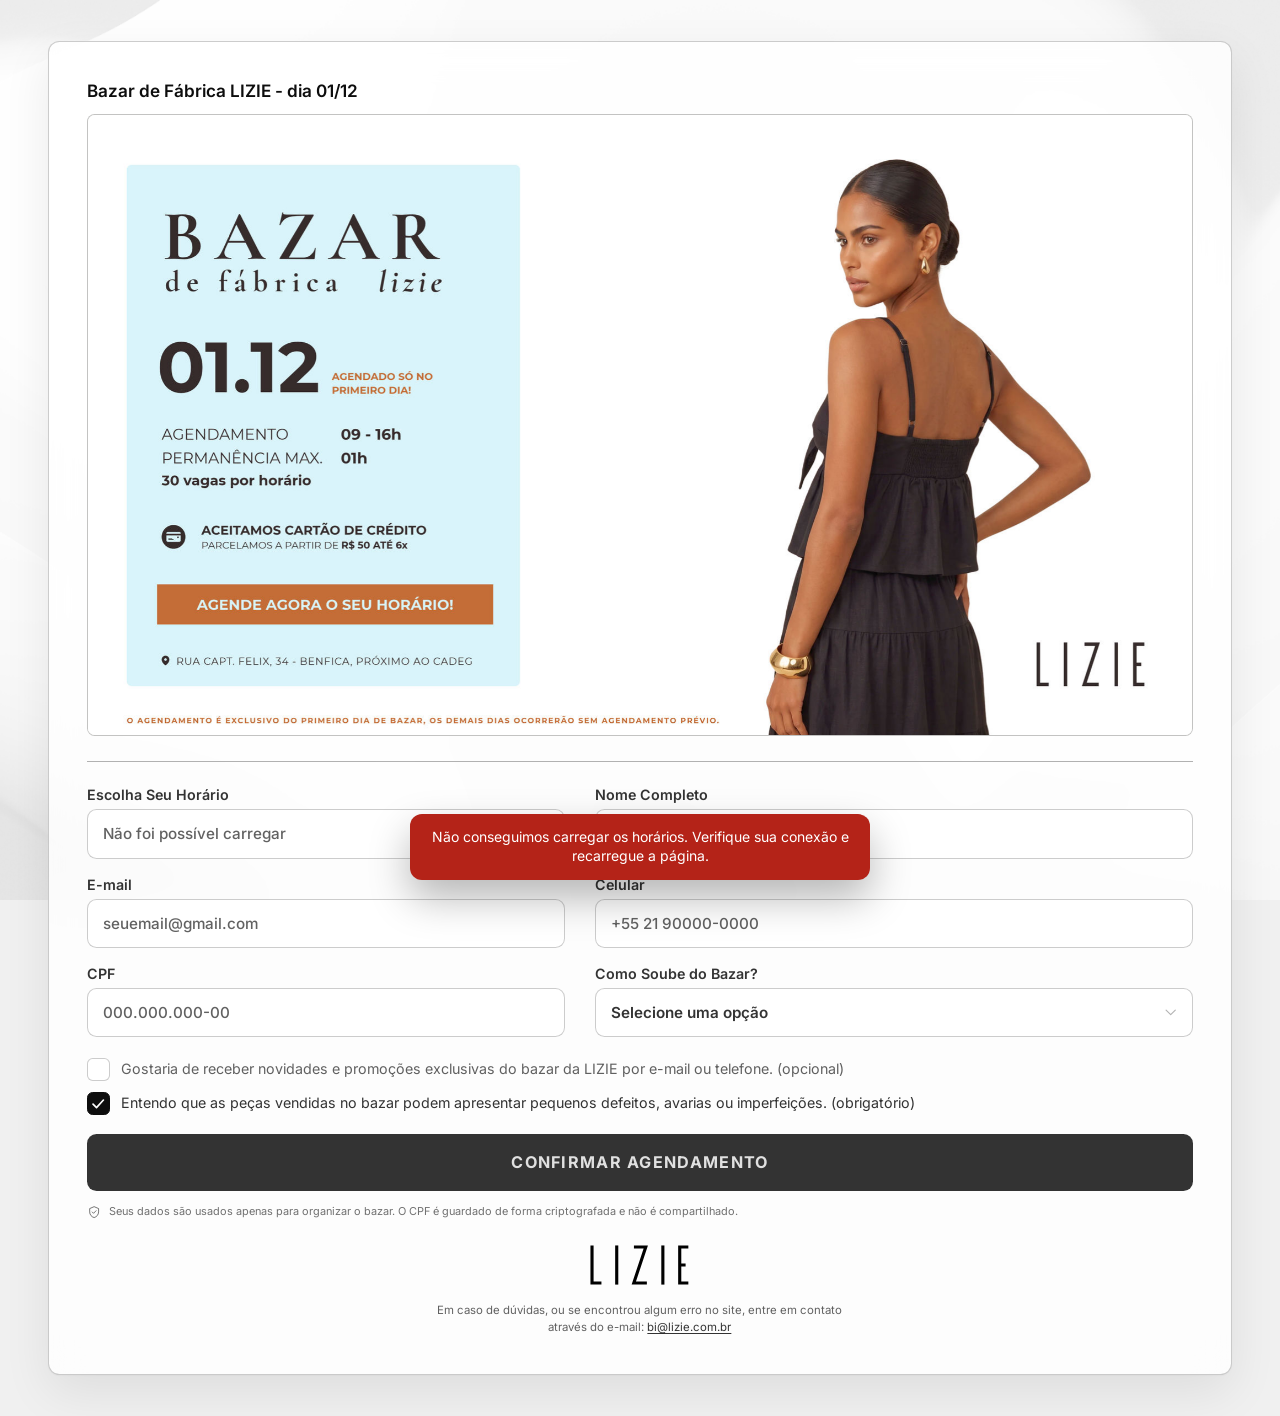
==== index.html @ d9823a49 "chore: metatag de verificacao do Search Console" ====
<!doctype html>
<html lang="pt-BR">
<head>
  <meta charset="utf-8">
  <meta name="google-site-verification" content="uqvJpjJ8kepyH5A_enBfwcAg1a-XS6igOA_tx2yBXh0">
  <meta name="viewport" content="width=device-width, initial-scale=1, viewport-fit=cover">
  <meta http-equiv="Content-Security-Policy" content="default-src 'self'; script-src 'self'; style-src 'self'; img-src 'self' data:; font-src 'self'; connect-src https://molespouzrulyubcfxph.supabase.co; form-action 'none'; base-uri 'none'; object-src 'none'; upgrade-insecure-requests">
  <meta name="referrer" content="strict-origin-when-cross-origin">
  <meta name="color-scheme" content="light">
  <meta name="theme-color" content="#ffffff">
  <title>Bazar de Fábrica Lizie — Agendamento dia 01/12</title>
  <meta name="description" content="Agende o seu horário no Bazar de Fábrica Lizie, dia 01/12, das 09h às 16h. 30 vagas por horário, permanência de 1 hora, em Benfica, Rio de Janeiro.">
  <meta name="robots" content="index, follow, max-image-preview:large">
  <link rel="canonical" href="https://wagner-aick.github.io/agendamento-bazar-lizie/">

  <meta property="og:type" content="website">
  <meta property="og:site_name" content="Bazar de Fábrica Lizie">
  <meta property="og:locale" content="pt_BR">
  <meta property="og:url" content="https://wagner-aick.github.io/agendamento-bazar-lizie/">
  <meta property="og:title" content="Bazar de Fábrica Lizie — Agendamento dia 01/12">
  <meta property="og:description" content="Agende o seu horário: dia 01/12, das 09h às 16h, 30 vagas por horário. Rua Capt. Felix, 34 — Benfica, Rio de Janeiro.">
  <meta property="og:image" content="https://wagner-aick.github.io/agendamento-bazar-lizie/assets/img/hero.jpg">
  <meta property="og:image:secure_url" content="https://wagner-aick.github.io/agendamento-bazar-lizie/assets/img/hero.jpg">
  <meta property="og:image:type" content="image/jpeg">
  <meta property="og:image:width" content="2000">
  <meta property="og:image:height" content="1126">
  <meta property="og:image:alt" content="Arte do Bazar de Fábrica Lizie: dia 01.12, agendamento das 09h às 16h, 30 vagas por horário.">

  <meta name="twitter:card" content="summary_large_image">
  <meta name="twitter:title" content="Bazar de Fábrica Lizie — Agendamento dia 01/12">
  <meta name="twitter:description" content="Agende o seu horário: dia 01/12, das 09h às 16h, 30 vagas por horário. Benfica, Rio de Janeiro.">
  <meta name="twitter:image" content="https://wagner-aick.github.io/agendamento-bazar-lizie/assets/img/hero.jpg">
  <meta name="twitter:image:alt" content="Arte do Bazar de Fábrica Lizie: dia 01.12, agendamento das 09h às 16h.">

  <script type="application/ld+json">
  {
    "@context": "https://schema.org",
    "@type": "Event",
    "name": "Bazar de Fábrica Lizie",
    "description": "Bazar de fábrica com agendamento no primeiro dia. 30 vagas por horário, das 09h às 16h, permanência máxima de 1 hora.",
    "startDate": "2026-12-01T09:00:00-03:00",
    "endDate": "2026-12-01T17:00:00-03:00",
    "eventStatus": "https://schema.org/EventScheduled",
    "eventAttendanceMode": "https://schema.org/OfflineEventAttendanceMode",
    "image": ["https://wagner-aick.github.io/agendamento-bazar-lizie/assets/img/hero.jpg"],
    "url": "https://wagner-aick.github.io/agendamento-bazar-lizie/",
    "location": {
      "@type": "Place",
      "name": "Bazar de Fábrica Lizie — Benfica",
      "address": {
        "@type": "PostalAddress",
        "streetAddress": "Rua Capitão Félix, 34",
        "addressLocality": "Rio de Janeiro",
        "addressRegion": "RJ",
        "addressCountry": "BR"
      }
    },
    "organizer": {
      "@type": "Organization",
      "name": "Lizie",
      "url": "https://wagner-aick.github.io/agendamento-bazar-lizie/",
      "email": "bi@lizie.com.br"
    },
    "offers": {
      "@type": "Offer",
      "price": "0",
      "priceCurrency": "BRL",
      "availability": "https://schema.org/InStock",
      "url": "https://wagner-aick.github.io/agendamento-bazar-lizie/",
      "validFrom": "2026-11-01T00:00:00-03:00"
    }
  }
  </script>

  <link rel="icon" href="assets/img/favicon.svg?v=4" type="image/svg+xml">
  <link rel="preload" href="assets/fonts/inter.woff2" as="font" type="font/woff2" crossorigin>
  <link rel="preload" href="assets/fonts/montagu-slab.woff2" as="font" type="font/woff2" crossorigin>
  <link rel="stylesheet" href="assets/css/styles.css?v=15">
  <script src="assets/js/app.js?v=7" defer></script>
</head>
<body>
  <div class="fundo" aria-hidden="true">
    <span class="fundo__brilho fundo__brilho--1"></span>
    <span class="fundo__brilho fundo__brilho--2"></span>
    <span class="fundo__brilho fundo__brilho--3"></span>
  </div>

  <main class="cartao" id="cartao">
    <h1 class="titulo-pagina">Bazar de Fábrica LIZIE - dia 01/12</h1>

    <!-- ============================= CAPA ============================= -->
    <section class="capa">
      <a class="capa__link"
         href="https://www.google.com/maps/search/?api=1&amp;query=Rua+Capt.+Felix%2C+34+-+Benfica%2C+Rio+de+Janeiro"
         target="_blank" rel="noopener noreferrer"
         title="Abrir localização no Google Maps"
         aria-label="Abrir a localização do bazar no Google Maps">
        <img class="capa__imagem" src="assets/img/hero.jpg?v=3" width="2000" height="1126"
             alt="Bazar de Fábrica Lizie — 01.12, agendamento somente no primeiro dia, das 09h às 16h, permanência máxima de 1 hora, 30 vagas por horário. Aceitamos cartão de crédito. Rua Capt. Felix, 34, Benfica, próximo ao Cadeg.">
      </a>
    </section>

    <section class="transcricao" aria-labelledby="transcricao-titulo">
      <h2 id="transcricao-titulo">Bazar de Fábrica LIZIE</h2>
      <p class="transcricao__data">01.12 <span>Agendado só no primeiro dia!</span></p>

      <dl class="transcricao__linhas">
        <div><dt>Agendamento</dt><dd>09 - 16h</dd></div>
        <div><dt>Permanência máx.</dt><dd>01h</dd></div>
        <div><dt>Vagas</dt><dd>30 por horário</dd></div>
      </dl>

      <p class="transcricao__pagamento">
        <strong>Aceitamos cartão de crédito</strong><br>
        Parcelamos a partir de R$ 50 até 6x.
      </p>

      <p class="transcricao__cta">Agende agora o seu horário!</p>

      <p class="transcricao__endereco">
        <a href="https://www.google.com/maps/search/?api=1&amp;query=Rua+Capt.+Felix%2C+34+-+Benfica%2C+Rio+de+Janeiro"
           target="_blank" rel="noopener noreferrer">
          Rua Capt. Felix, 34 - Benfica, próximo ao Cadeg
        </a>
      </p>

      <p class="transcricao__nota">
        O agendamento é exclusivo do primeiro dia de bazar; os demais dias ocorrerão sem agendamento prévio.
      </p>
    </section>

    <div class="divisor" role="presentation"></div>

    <!-- ============================= ENCERRADO ============================= -->
    <section class="encerrado" id="encerrado" hidden aria-live="polite" aria-labelledby="titulo-encerrado">
      <div class="encerrado__icone" aria-hidden="true">
        <svg viewBox="0 0 24 24" focusable="false">
          <rect x="4" y="10" width="16" height="11" rx="2.5" fill="none" stroke="currentColor" stroke-width="1.7"/>
          <path d="M8 10V7.5a4 4 0 0 1 8 0V10" fill="none" stroke="currentColor" stroke-width="1.7" stroke-linecap="round"/>
          <circle cx="12" cy="15.5" r="1.4" fill="currentColor"/>
        </svg>
      </div>
      <h2 id="titulo-encerrado">Agendamento encerrado</h2>
      <p>As inscrições para este bazar foram encerradas.</p>
    </section>

    <!-- ============================= FORMULÁRIO ============================= -->
    <form class="formulario" id="formulario" novalidate autocomplete="on">
      <div class="grade">
        <!-- Horário -->
        <div class="campo" data-campo="horario">
          <label class="campo__rotulo" id="rotulo-horario" for="horario">Escolha Seu Horário</label>
          <div class="selecao" id="selecao-horario">
            <button type="button" class="selecao__botao" id="horario" name="horario"
                    aria-haspopup="listbox" aria-expanded="false"
                    aria-describedby="erro-horario">
              <span class="selecao__valor" data-valor>Carregando…</span>
              <span class="selecao__dica" data-dica></span>
              <svg class="selecao__seta" viewBox="0 0 16 10" aria-hidden="true" focusable="false">
                <path d="M1.5 1.5 8 8l6.5-6.5" fill="none" stroke="currentColor" stroke-width="1.6" stroke-linecap="round" stroke-linejoin="round"/>
              </svg>
            </button>
            <ul class="selecao__lista" role="listbox" aria-labelledby="rotulo-horario" aria-hidden="true"></ul>
          </div>
          <p class="campo__erro" id="erro-horario" role="alert" hidden></p>
        </div>

        <!-- Nome -->
        <div class="campo" data-campo="nome">
          <label class="campo__rotulo" for="nome">Nome Completo</label>
          <div class="campo__controle">
            <input id="nome" name="nome" type="text" inputmode="text" autocomplete="name"
                   placeholder="Digite aqui o seu nome…" maxlength="120" aria-describedby="erro-nome">
          </div>
          <p class="campo__erro" id="erro-nome" role="alert" hidden></p>
        </div>

        <!-- E-mail -->
        <div class="campo" data-campo="email">
          <label class="campo__rotulo" for="email">E-mail</label>
          <div class="campo__controle">
            <input id="email" name="email" type="email" inputmode="email" autocomplete="email"
                   placeholder="seuemail@gmail.com" maxlength="254" spellcheck="false"
                   autocapitalize="off" aria-describedby="erro-email">
          </div>
          <p class="campo__erro" id="erro-email" role="alert" hidden></p>
        </div>

        <!-- Celular -->
        <div class="campo" data-campo="celular">
          <label class="campo__rotulo" for="celular">Celular</label>
          <div class="campo__controle">
            <input id="celular" name="celular" type="tel" inputmode="numeric" autocomplete="tel-national"
                   placeholder="+55 21 90000-0000" maxlength="19" aria-describedby="erro-celular">
          </div>
          <p class="campo__erro" id="erro-celular" role="alert" hidden></p>
        </div>

        <!-- CPF -->
        <div class="campo" data-campo="cpf">
          <label class="campo__rotulo" for="cpf">CPF</label>
          <div class="campo__controle">
            <input id="cpf" name="cpf" type="text" inputmode="numeric" autocomplete="off"
                   placeholder="000.000.000-00" maxlength="14" aria-describedby="erro-cpf">
          </div>
          <p class="campo__erro" id="erro-cpf" role="alert" hidden></p>
        </div>

        <!-- Como soube -->
        <div class="campo" data-campo="origem">
          <label class="campo__rotulo" id="rotulo-origem" for="origem">Como Soube do Bazar?</label>
          <div class="selecao" id="selecao-origem">
            <button type="button" class="selecao__botao" id="origem" name="origem"
                    aria-haspopup="listbox" aria-expanded="false"
                    aria-describedby="erro-origem">
              <span class="selecao__valor" data-valor>Selecione uma opção</span>
              <svg class="selecao__seta" viewBox="0 0 16 10" aria-hidden="true" focusable="false">
                <path d="M1.5 1.5 8 8l6.5-6.5" fill="none" stroke="currentColor" stroke-width="1.6" stroke-linecap="round" stroke-linejoin="round"/>
              </svg>
            </button>
            <ul class="selecao__lista" role="listbox" aria-labelledby="rotulo-origem" aria-hidden="true">
              <li role="option" data-valor="Indicação de Amigos" aria-selected="false">Indicação de Amigos</li>
              <li role="option" data-valor="Instagram" aria-selected="false">Instagram</li>
              <li role="option" data-valor="Facebook" aria-selected="false">Facebook</li>
              <li role="option" data-valor="WhatsApp" aria-selected="false">WhatsApp</li>
              <li role="option" data-valor="Passando na rua" aria-selected="false">Passando na rua</li>
              <li role="option" data-valor="Outro" aria-selected="false">Outro</li>
            </ul>
          </div>
          <p class="campo__erro" id="erro-origem" role="alert" hidden></p>
        </div>
      </div>

      <!-- Honeypot: invisível para humanos -->
      <div class="armadilha" aria-hidden="true">
        <label for="website">Website</label>
        <input id="website" name="website" type="text" tabindex="-1" autocomplete="off">
      </div>

      <div class="consentimentos">
        <label class="marcador">
          <input type="checkbox" id="novidades" name="novidades">
          <span class="marcador__caixa" aria-hidden="true">
            <svg viewBox="0 0 18 14" focusable="false"><path d="M1.5 7.5 6.5 12.5 16.5 1.5" fill="none" stroke="currentColor" stroke-width="2.4" stroke-linecap="round" stroke-linejoin="round"/></svg>
          </span>
          <span class="marcador__texto">Gostaria de receber novidades e promoções exclusivas do bazar da LIZIE por e-mail ou telefone. <em>(opcional)</em></span>
        </label>

        <label class="marcador" data-campo="termos">
          <input type="checkbox" id="termos" name="termos" checked aria-describedby="erro-termos">
          <span class="marcador__caixa" aria-hidden="true">
            <svg viewBox="0 0 18 14" focusable="false"><path d="M1.5 7.5 6.5 12.5 16.5 1.5" fill="none" stroke="currentColor" stroke-width="2.4" stroke-linecap="round" stroke-linejoin="round"/></svg>
          </span>
          <span class="marcador__texto">Entendo que as peças vendidas no bazar podem apresentar pequenos defeitos, avarias ou imperfeições. <em>(obrigatório)</em></span>
        </label>
        <p class="campo__erro" id="erro-termos" role="alert" hidden></p>
      </div>

      <button class="botao-confirmar" type="submit" id="confirmar">
        <span class="botao-confirmar__texto">CONFIRMAR AGENDAMENTO</span>
        <span class="botao-confirmar__carregando" aria-hidden="true">
          <svg class="giro" viewBox="0 0 24 24" focusable="false"><circle cx="12" cy="12" r="9" fill="none" stroke="currentColor" stroke-width="2.4" stroke-opacity=".25"/><path d="M21 12a9 9 0 0 0-9-9" fill="none" stroke="currentColor" stroke-width="2.4" stroke-linecap="round"/></svg>
          Enviando…
        </span>
      </button>

      <p class="nota-seguranca">
        <svg viewBox="0 0 24 24" aria-hidden="true" focusable="false"><path d="M12 2.8 4.5 6v5.6c0 4.6 3.1 8.4 7.5 9.6 4.4-1.2 7.5-5 7.5-9.6V6L12 2.8Z" fill="none" stroke="currentColor" stroke-width="1.6" stroke-linejoin="round"/><path d="m8.8 11.8 2.2 2.2 4.2-4.3" fill="none" stroke="currentColor" stroke-width="1.6" stroke-linecap="round" stroke-linejoin="round"/></svg>
        Seus dados são usados apenas para organizar o bazar. O CPF é guardado de forma criptografada e não é compartilhado.
      </p>
    </form>

    <!-- ============================= SUCESSO ============================= -->
    <section class="sucesso" id="sucesso" hidden aria-live="polite" aria-labelledby="sucesso-titulo">
      <div class="sucesso__icone" aria-hidden="true">
        <svg viewBox="0 0 52 52" focusable="false">
          <circle cx="26" cy="26" r="24" fill="none" stroke="currentColor" stroke-width="2.4"/>
          <path d="m15 27 7.2 7.2L37.5 18" fill="none" stroke="currentColor" stroke-width="3.2" stroke-linecap="round" stroke-linejoin="round"/>
        </svg>
      </div>
      <p class="sucesso__sobre">Tudo certo</p>
      <h2 id="sucesso-titulo">Agendamento confirmado</h2>
      <p class="sucesso__resumo" id="sucesso-resumo"></p>

      <dl class="sucesso__dados">
        <div><dt>Nome</dt><dd id="sucesso-nome"></dd></div>
        <div><dt>Data</dt><dd id="sucesso-data"></dd></div>
        <div><dt>Horário</dt><dd id="sucesso-horario"></dd></div>
        <div><dt>Protocolo</dt><dd id="sucesso-protocolo"></dd></div>
      </dl>

      <p class="sucesso__aviso">
        Guarde o protocolo. No dia do bazar, apresente o seu CPF na entrada.
      </p>

      <div class="sucesso__acoes">
        <div class="calendario" id="calendario">
          <button type="button" class="botao-secundario" id="baixar-calendario"
                  aria-haspopup="menu" aria-expanded="false" aria-controls="menu-calendario">
            Adicionar ao calendário
          </button>
          <div class="calendario__menu" id="menu-calendario" role="menu" aria-label="Escolha o calendário" hidden>
            <a role="menuitem" id="cal-google" href="#" target="_blank" rel="noopener noreferrer">Google Agenda</a>
            <a role="menuitem" id="cal-outlook" href="#" target="_blank" rel="noopener noreferrer">Outlook</a>
            <button role="menuitem" id="cal-ics" type="button">Apple Calendário / .ics</button>
          </div>
        </div>
        <button type="button" class="botao-secundario botao-secundario--discreto" id="reiniciar">Fazer outro agendamento</button>
      </div>
    </section>

    <!-- ============================= RODAPÉ ============================= -->
    <footer class="rodape">
      <svg class="rodape__logo" viewBox="0 0 55.5 22.5" role="img" aria-label="Lizie" focusable="false">
        <path d="M2.01232 20.5245H6.41812V22.25H0.25V0.25H2.01232V20.5245Z"/>
        <path d="M15.8906 22.25H14.1283V0.25H15.8906V22.25Z"/>
        <path d="M25.8191 20.5245H31.9481V22.25H23.3934L30.1217 1.97549H24.6785V0.25H32.5472L25.8191 20.5245Z"/>
        <path d="M41.8123 22.25H40.05V0.25H41.8123V22.25Z"/>
        <path d="M55.25 1.97549H51.2848V10.3873H53.708V12.1127H51.2848V20.5245H55.25V22.25H49.5225V0.25H55.25V1.97549Z"/>
      </svg>
      <p class="rodape__contato">Em caso de dúvidas, ou se encontrou algum erro no site, entre em contato através do e-mail: <a href="mailto:bi@lizie.com.br">bi@lizie.com.br</a></p>
    </footer>
  </main>

  <div class="aviso" id="aviso" role="status" aria-live="polite" hidden></div>
</body>
</html>
---- assets/css/styles.css ----
/* =============================================================================
   Bazar de Fábrica Lizie — Agendamento
   Capa estática (arte oficial) + formulário responsivo.
   ============================================================================= */

@font-face {
  font-family: "Inter";
  font-style: normal;
  font-weight: 100 900;
  font-display: swap;
  src: url("../fonts/inter.woff2") format("woff2");
}

@font-face {
  font-family: "Montagu Slab";
  font-style: normal;
  font-weight: 300 700;
  font-display: swap;
  src: url("../fonts/montagu-slab.woff2") format("woff2");
}

:root {
  --tinta: #0d0d0d;
  --preto: #000;
  --vermelho: #e62f2f;
  --texto-medio: rgba(0, 0, 0, 0.8);
  --texto-suave: rgba(0, 0, 0, 0.62);
  --linha: rgba(0, 0, 0, 0.2);
  --linha-forte: rgba(0, 0, 0, 0.3);
  --branco-80: rgba(255, 255, 255, 0.8);
  --raio: 12px;
  --raio-hero: 8px;
  --sombra-cartao: 0 1px 2px rgba(0, 0, 0, 0.04), 0 18px 50px rgba(0, 0, 0, 0.08);
  --sombra-flutuante: 0 16px 40px rgba(0, 0, 0, 0.16), 0 2px 6px rgba(0, 0, 0, 0.06);
  --sombra-campo: 0 10px 24px rgba(0, 0, 0, 0.12), 0 2px 5px rgba(0, 0, 0, 0.06);
  --ease: cubic-bezier(0.22, 0.61, 0.36, 1);
}

*,
*::before,
*::after {
  box-sizing: border-box;
}

[hidden] {
  display: none !important;
}

html {
  -webkit-text-size-adjust: 100%;
  color-scheme: light;
  scroll-behavior: smooth;
}

body {
  margin: 0;
  min-height: 100vh;
  min-height: 100dvh;
  padding: clamp(14px, 3.2vw, 56px) clamp(10px, 3vw, 48px);
  display: grid;
  place-items: center;
  font-family: "Inter", system-ui, -apple-system, "Segoe UI", Roboto, sans-serif;
  font-size: 15px;
  line-height: 1.4;
  color: var(--tinta);
  background-color: #f0f0f0;
  background-image: url("../img/fundo.png");
  background-size: cover;
  background-position: center top;
  background-repeat: no-repeat;
  background-attachment: fixed;
  -webkit-font-smoothing: antialiased;
  overflow-x: hidden;
}

button,
input,
select,
textarea {
  font: inherit;
  color: inherit;
}

button {
  cursor: pointer;
}

img,
svg {
  display: block;
  max-width: 100%;
}

.visualmente-oculto {
  position: absolute;
  width: 1px;
  height: 1px;
  padding: 0;
  margin: -1px;
  overflow: hidden;
  clip: rect(0 0 0 0);
  white-space: nowrap;
  border: 0;
}

/* ----------------------------------------------------------------- cartão */
.cartao {
  position: relative;
  width: 100%;
  max-width: 1246px;
  padding: clamp(14px, 3.2vw, 40px);
  background: rgba(255, 255, 255, 0.82);
  border: 1px solid var(--linha);
  border-radius: var(--raio);
  box-shadow: var(--sombra-cartao);
  backdrop-filter: blur(18px) saturate(1.15);
  -webkit-backdrop-filter: blur(18px) saturate(1.15);
  animation: cartao-entrar 0.8s var(--ease) both;
}

@keyframes cartao-entrar {
  from { opacity: 0; transform: translateY(18px) scale(0.995); }
  to   { opacity: 1; transform: translateY(0) scale(1); }
}

/* ------------------------------------------------------------------- capa */
.titulo-pagina {
  margin: 0 0 12px;
  font-family: "Inter", system-ui, -apple-system, "Segoe UI", Roboto, sans-serif;
  font-weight: 600;
  font-size: 18px;
  line-height: 1.3;
  letter-spacing: 0;
  color: var(--tinta);
  text-align: left;
}

.capa {
  position: relative;
  aspect-ratio: 2000 / 1126;
  border: 1px solid var(--linha);
  border-radius: var(--raio-hero);
  overflow: hidden;
  background: #f4f4f2;
}

.capa__imagem {
  display: block;
  width: 100%;
  height: auto;
  object-fit: contain;
  animation: capa-entrar 1.1s var(--ease) both;
}

.capa__link {
  display: block;
  width: 100%;
  cursor: pointer;
  transition: opacity 0.18s var(--ease);
}

.capa__link:hover {
  opacity: 0.97;
}

.capa__link:focus-visible {
  outline: 3px solid rgba(13, 13, 13, 0.75);
  outline-offset: -3px;
}

@keyframes capa-entrar {
  from { opacity: 0; transform: scale(1.015); }
  to   { opacity: 1; transform: scale(1); }
}

.divisor {
  height: 0;
  margin: 26px 0;
  border-top: 2px solid var(--linha-forte);
}

/* --------------------------------------------------------------- transcrição */
.transcricao {
  display: none;
}

@media (max-width: 640px) {
  .transcricao {
    display: block;
    margin-top: 12px;
    padding: 14px;
    background: rgba(255, 255, 255, 0.72);
    border: 1px solid var(--linha);
    border-radius: 10px;
  }

  .transcricao h2 {
    margin: 0;
    font-size: 15px;
    line-height: 1.25;
    font-weight: 700;
    color: var(--tinta);
  }

  .transcricao__data {
    margin: 6px 0 0;
    font-size: 24px;
    line-height: 1.05;
    font-weight: 700;
    letter-spacing: 0.01em;
    color: var(--tinta);
  }

  .transcricao__data span {
    display: block;
    margin-top: 4px;
    font-size: 9.5px;
    font-weight: 700;
    letter-spacing: 0.08em;
    text-transform: uppercase;
    color: #a8512c;
  }

  .transcricao__linhas {
    display: grid;
    gap: 4px;
    margin: 11px 0 0;
  }

  .transcricao__linhas div {
    display: flex;
    align-items: baseline;
    justify-content: space-between;
    gap: 12px;
    font-size: 13px;
    line-height: 1.4;
  }

  .transcricao__linhas dt {
    color: var(--texto-suave);
    font-weight: 500;
  }

  .transcricao__linhas dd {
    margin: 0;
    font-weight: 600;
    color: var(--texto-medio);
    text-align: right;
  }

  .transcricao__pagamento {
    margin: 12px 0 0;
    font-size: 12.5px;
    line-height: 1.45;
    color: var(--texto-suave);
  }

  .transcricao__pagamento strong {
    color: var(--texto-medio);
    font-weight: 700;
  }

  .transcricao__cta {
    margin: 12px 0 0;
    font-size: 12px;
    font-weight: 700;
    letter-spacing: 0.04em;
    text-transform: uppercase;
    color: #a8512c;
  }

  .transcricao__endereco {
    margin: 10px 0 0;
    font-size: 12.5px;
    line-height: 1.45;
  }

  .transcricao__endereco a {
    color: var(--texto-medio);
    text-decoration: underline;
    text-underline-offset: 2px;
  }

  .transcricao__nota {
    margin: 12px 0 0;
    padding-top: 10px;
    border-top: 1px solid rgba(0, 0, 0, 0.08);
    font-size: 11px;
    line-height: 1.45;
    color: var(--texto-suave);
  }
}

/* --------------------------------------------------------------- encerrado */
.encerrado {
  display: flex;
  flex-direction: column;
  align-items: center;
  max-width: 560px;
  margin: 0 auto;
  padding: 34px 24px;
  border: 1px solid var(--linha);
  border-radius: var(--raio);
  background: rgba(255, 255, 255, 0.7);
  text-align: center;
}

.encerrado__icone {
  display: grid;
  place-items: center;
  width: 48px;
  height: 48px;
  margin-bottom: 14px;
  border-radius: 50%;
  background: rgba(0, 0, 0, 0.05);
  color: var(--texto-medio);
}

.encerrado__icone svg {
  width: 24px;
  height: 24px;
}

.encerrado h2 {
  margin: 0;
  font-family: "Montagu Slab", Georgia, serif;
  font-weight: 400;
  font-size: 26px;
  line-height: 1.2;
  color: var(--tinta);
}

.encerrado p {
  margin: 8px 0 0;
  font-size: 14px;
  color: var(--texto-suave);
}

/* ------------------------------------------------------------- formulário */
.formulario {
  display: block;
}

.grade {
  display: grid;
  grid-template-columns: 480fr 600fr;
  column-gap: 32px;
  row-gap: 18px;
}

.campo {
  display: flex;
  flex-direction: column;
  min-width: 0;
}

.campo__rotulo {
  display: block;
  margin-bottom: 6px;
  font-size: 15px;
  font-weight: 600;
  line-height: 1.2;
  color: var(--texto-medio);
  cursor: pointer;
}

.campo__controle {
  position: relative;
  display: flex;
  align-items: center;
  height: 52px;
  min-height: 46px;
  padding: 0 16px;
  background: var(--branco-80);
  border: 1px solid var(--linha);
  border-radius: 10px;
  transition: border-color 0.18s var(--ease), box-shadow 0.18s var(--ease), background-color 0.18s var(--ease);
}

.campo__controle:focus-within {
  border-color: rgba(13, 13, 13, 0.75);
  background: rgba(255, 255, 255, 0.96);
  box-shadow: var(--sombra-campo);
}

.campo__controle input {
  width: 100%;
  min-width: 0;
  height: 100%;
  padding: 0;
  border: 0;
  outline: 0;
  background: transparent;
  font-size: 16px;
  font-weight: 500;
  line-height: 1.2;
  color: var(--texto-medio);
  text-overflow: ellipsis;
}

.campo__controle input::placeholder {
  color: var(--texto-suave);
  opacity: 1;
}

/* O preenchimento automático do Chrome pinta só o <input>, deixando uma faixa
   branca nas bordas do campo. Neutralizamos o azul e mantemos o visual. */
.campo__controle input:-webkit-autofill,
.campo__controle input:-webkit-autofill:hover,
.campo__controle input:-webkit-autofill:focus,
.campo__controle input:-webkit-autofill:active {
  -webkit-text-fill-color: var(--texto-medio);
  caret-color: var(--texto-medio);
  -webkit-box-shadow: 0 0 0 1000px #ffffff inset;
  box-shadow: 0 0 0 1000px #ffffff inset;
  transition: background-color 9999s ease-out 0s;
}

.campo[data-erro="true"] .campo__controle,
.campo[data-erro="true"] .selecao__botao {
  border-color: #d92d20;
  background: rgba(255, 245, 244, 0.9);
}

.campo[data-erro="true"] .campo__controle:focus-within,
.campo[data-erro="true"] .selecao__botao[aria-expanded="true"] {
  border-color: #b42318;
}

.campo__erro {
  margin: 5px 0 0;
  font-size: 12.5px;
  line-height: 1.3;
  font-weight: 500;
  color: #b42318;
  animation: erro-entrar 0.22s var(--ease) both;
}

@keyframes erro-entrar {
  from { opacity: 0; transform: translateY(-4px); }
  to   { opacity: 1; transform: translateY(0); }
}

/* ------------------------------------------------------------ seleção custom */
.selecao {
  position: relative;
}

.selecao__botao {
  display: flex;
  align-items: center;
  gap: 6px;
  width: 100%;
  height: 52px;
  min-height: 46px;
  padding: 0 16px;
  background: var(--branco-80);
  border: 1px solid var(--linha);
  border-radius: 10px;
  text-align: left;
  transition: border-color 0.18s var(--ease), box-shadow 0.18s var(--ease), background-color 0.18s var(--ease);
}

.selecao__botao:hover {
  border-color: rgba(0, 0, 0, 0.34);
  background: rgba(255, 255, 255, 0.9);
}

.selecao__botao:focus-visible,
.selecao__botao[aria-expanded="true"] {
  outline: 0;
  border-color: rgba(13, 13, 13, 0.75);
  background: rgba(255, 255, 255, 0.96);
  box-shadow: var(--sombra-campo);
}

.selecao__valor {
  flex: 1 1 auto;
  min-width: 0;
  overflow: hidden;
  text-overflow: ellipsis;
  white-space: nowrap;
  font-size: 16px;
  font-weight: 600;
  color: var(--texto-medio);
}

.selecao__botao[data-vazio="true"] .selecao__valor {
  font-weight: 500;
  color: var(--texto-suave);
}

.selecao__dica {
  flex: none;
  font-size: 15px;
  font-weight: 500;
  color: var(--texto-suave);
  white-space: nowrap;
}

.selecao__dica:empty {
  display: none;
}

.selecao__seta {
  flex: none;
  width: 12px;
  min-width: 11px;
  height: auto;
  color: rgba(0, 0, 0, 0.3);
  transition: transform 0.22s var(--ease), color 0.22s var(--ease);
}

.selecao__botao[aria-expanded="true"] .selecao__seta {
  transform: rotate(180deg);
  color: rgba(0, 0, 0, 0.55);
}

.selecao__lista {
  position: absolute;
  z-index: 20;
  top: 100%;
  left: 0;
  right: 0;
  max-height: 280px;
  margin: 0;
  padding: 6px;
  list-style: none;
  overflow-y: auto;
  overscroll-behavior: contain;
  background: #ffffff;
  border: 1px solid var(--linha);
  border-top: 1px solid rgba(0, 0, 0, 0.08);
  border-radius: 0 0 10px 10px;
  box-shadow: 0 18px 30px rgba(0, 0, 0, 0.12), 0 2px 5px rgba(0, 0, 0, 0.05);
  transform-origin: top center;
  clip-path: inset(0 0 100% 0 round 0 0 10px 10px);
  opacity: 0;
  transform: translateY(-4px);
  visibility: hidden;
  pointer-events: none;
  transition:
    clip-path 0.28s var(--ease),
    opacity 0.18s var(--ease),
    transform 0.28s var(--ease),
    visibility 0s linear 0.28s;
}

.selecao[data-aberto="true"] .selecao__lista {
  clip-path: inset(0 0 0 0 round 0 0 10px 10px);
  opacity: 1;
  transform: translateY(0);
  visibility: visible;
  pointer-events: auto;
  border-color: rgba(13, 13, 13, 0.75);
  border-top-color: rgba(0, 0, 0, 0.1);
  transition:
    clip-path 0.28s var(--ease),
    opacity 0.18s var(--ease),
    transform 0.28s var(--ease),
    visibility 0s,
    border-color 0.18s var(--ease);
}

.selecao[data-aberto="true"] .selecao__botao {
  border-radius: 10px 10px 0 0;
  border-bottom-color: transparent;
  background: #ffffff;
  box-shadow: var(--sombra-campo);
}

.selecao__lista li {
  display: flex;
  align-items: center;
  justify-content: space-between;
  gap: 10px;
  padding: 10px 12px;
  border-radius: 8px;
  font-size: 15px;
  font-weight: 500;
  color: var(--texto-medio);
  cursor: pointer;
  transition: background-color 0.14s var(--ease), color 0.14s var(--ease);
}

.selecao__lista li[data-ativo="true"],
.selecao__lista li:hover {
  background: rgba(0, 0, 0, 0.05);
}

.selecao__lista li[aria-selected="true"] {
  font-weight: 600;
  color: var(--tinta);
  background: rgba(0, 0, 0, 0.06);
}

.selecao__lista li[aria-disabled="true"] {
  color: rgba(0, 0, 0, 0.28);
  cursor: not-allowed;
  text-decoration: line-through;
}

.selecao__lista li .qtd {
  font-size: 0.85em;
  font-weight: 500;
  color: var(--texto-suave);
  white-space: nowrap;
}

/* -------------------------------------------------------------- consentimentos */
.armadilha {
  position: absolute;
  left: -9999px;
  width: 1px;
  height: 1px;
  overflow: hidden;
}

.consentimentos {
  display: flex;
  flex-direction: column;
  gap: 12px;
  margin-top: 22px;
}

.marcador {
  display: grid;
  grid-template-columns: auto 1fr;
  gap: 12px;
  align-items: start;
  cursor: pointer;
  -webkit-tap-highlight-color: transparent;
}

.marcador input {
  position: absolute;
  opacity: 0;
  width: 1px;
  height: 1px;
  pointer-events: none;
}

.marcador__caixa {
  display: grid;
  place-items: center;
  width: 24px;
  min-width: 24px;
  height: 24px;
  min-height: 24px;
  background: var(--branco-80);
  border: 1px solid var(--linha);
  border-radius: 6px;
  color: #fff;
  transition: background-color 0.18s var(--ease), border-color 0.18s var(--ease), transform 0.18s var(--ease);
}

.marcador__caixa svg {
  width: 60%;
  height: auto;
  opacity: 0;
  transform: scale(0.6);
  transition: opacity 0.16s var(--ease), transform 0.2s var(--ease);
}

.marcador input:checked + .marcador__caixa {
  background: var(--tinta);
  border-color: var(--tinta);
}

.marcador input:checked + .marcador__caixa svg {
  opacity: 1;
  transform: scale(1);
}

.marcador input:focus-visible + .marcador__caixa {
  border-color: rgba(13, 13, 13, 0.75);
  box-shadow: 0 6px 16px rgba(0, 0, 0, 0.12);
}

.marcador:hover .marcador__caixa {
  border-color: rgba(0, 0, 0, 0.4);
}

.marcador__texto {
  font-size: 15px;
  font-weight: 400;
  line-height: 1.5;
  color: var(--texto-suave);
  transition: color 0.18s var(--ease);
}

.marcador__texto em {
  font-style: normal;
}

.marcador input:checked ~ .marcador__texto {
  color: var(--texto-medio);
}

.campo[data-erro="true"] .marcador__caixa,
.marcador[data-erro="true"] .marcador__caixa {
  border-color: #d92d20;
}

/* ------------------------------------------------------------------ botão */
.botao-confirmar {
  position: relative;
  display: grid;
  place-items: center;
  width: 100%;
  height: 60px;
  min-height: 56px;
  margin-top: 20px;
  padding: 0 20px;
  border: 0;
  border-radius: 10px;
  background: rgba(0, 0, 0, 0.8);
  color: rgba(255, 255, 255, 0.85);
  font-size: 17px;
  font-weight: 700;
  letter-spacing: 0.08em;
  transition: background-color 0.2s var(--ease), transform 0.2s var(--ease), box-shadow 0.2s var(--ease), color 0.2s var(--ease);
}

.botao-confirmar:hover:not([disabled]) {
  background: rgba(0, 0, 0, 0.92);
  color: #fff;
  transform: translateY(-1px);
  box-shadow: 0 12px 28px rgba(0, 0, 0, 0.18);
}

.botao-confirmar:active:not([disabled]) {
  transform: translateY(0) scale(0.998);
  box-shadow: 0 4px 10px rgba(0, 0, 0, 0.12);
}

.botao-confirmar:focus-visible {
  outline: 2px solid rgba(13, 13, 13, 0.45);
  outline-offset: 3px;
}

.botao-confirmar[disabled] {
  cursor: progress;
  opacity: 0.9;
}

.botao-confirmar__carregando {
  display: none;
  align-items: center;
  gap: 10px;
  font-size: 0.78em;
  letter-spacing: 0.08em;
}

.botao-confirmar[data-carregando="true"] .botao-confirmar__texto {
  display: none;
}

.botao-confirmar[data-carregando="true"] .botao-confirmar__carregando {
  display: flex;
}

.giro {
  width: 22px;
  height: 22px;
  animation: girar 0.8s linear infinite;
}

@keyframes girar {
  to { transform: rotate(360deg); }
}

.nota-seguranca {
  display: flex;
  align-items: flex-start;
  gap: 8px;
  margin: 14px 0 0;
  font-size: 11.5px;
  line-height: 1.45;
  color: rgba(0, 0, 0, 0.56);
}

.nota-seguranca svg {
  width: 15px;
  min-width: 14px;
  height: auto;
  margin-top: 1px;
  flex: none;
}

/* ------------------------------------------------------------------ rodapé */
.rodape {
  display: grid;
  place-items: center;
  margin-top: 26px;
}

.rodape__logo {
  width: 104px;
  max-width: 28%;
  height: auto;
  fill: #000;
}

.rodape__contato {
  max-width: 62ch;
  margin: 18px auto 0;
  font-size: 12px;
  line-height: 1.5;
  color: var(--texto-suave);
  text-align: center;
}

.rodape__contato a {
  color: var(--texto-medio);
  text-decoration: underline;
  text-underline-offset: 2px;
}

/* ------------------------------------------------------------------ sucesso */
.sucesso {
  display: flex;
  flex-direction: column;
  align-items: center;
  padding: 26px 0 0;
  text-align: center;
  scroll-margin-top: 24px;
  animation: sucesso-entrar 0.5s var(--ease) both;
}

@keyframes sucesso-entrar {
  from { opacity: 0; transform: translateY(14px); }
  to   { opacity: 1; transform: translateY(0); }
}

.sucesso__icone {
  width: 52px;
  color: #128a3a;
}

.sucesso__icone svg {
  width: 100%;
  height: auto;
}

.sucesso__icone circle {
  stroke-dasharray: 151;
  stroke-dashoffset: 151;
  animation: desenhar 0.7s var(--ease) 0.1s forwards;
}

.sucesso__icone path {
  stroke-dasharray: 40;
  stroke-dashoffset: 40;
  animation: desenhar 0.45s var(--ease) 0.55s forwards;
}

@keyframes desenhar {
  to { stroke-dashoffset: 0; }
}

.sucesso__sobre {
  margin: 14px 0 0;
  font-size: 11px;
  font-weight: 600;
  letter-spacing: 0.22em;
  text-transform: uppercase;
  color: #128a3a;
}

.sucesso h2 {
  margin: 4px 0 0;
  font-family: "Montagu Slab", Georgia, serif;
  font-weight: 400;
  font-size: clamp(28px, 3.4vw, 42px);
  line-height: 1.1;
  color: var(--tinta);
}

.sucesso__resumo {
  margin: 8px 0 0;
  max-width: 620px;
  font-size: 16px;
  line-height: 1.4;
  color: var(--texto-suave);
}

.sucesso__dados {
  display: grid;
  grid-template-columns: repeat(4, minmax(0, 1fr));
  gap: 16px;
  width: 100%;
  margin: 22px 0 0;
  padding: 18px;
  background: rgba(0, 0, 0, 0.035);
  border: 1px solid rgba(0, 0, 0, 0.07);
  border-radius: 10px;
  text-align: left;
}

.sucesso__dados dt {
  font-size: 10px;
  font-weight: 600;
  letter-spacing: 0.12em;
  text-transform: uppercase;
  color: rgba(0, 0, 0, 0.42);
}

.sucesso__dados dd {
  margin: 4px 0 0;
  font-size: 15px;
  font-weight: 600;
  color: var(--texto-medio);
  overflow-wrap: anywhere;
}

.sucesso__aviso {
  margin: 18px 0 0;
  font-size: 13.5px;
  color: var(--texto-suave);
}

.sucesso__acoes {
  display: flex;
  flex-wrap: wrap;
  justify-content: center;
  gap: 10px;
  margin-top: 18px;
}

.botao-secundario {
  min-height: 46px;
  padding: 0 16px;
  border: 1px solid rgba(0, 0, 0, 0.25);
  border-radius: 10px;
  background: rgba(255, 255, 255, 0.85);
  font-size: 13.5px;
  font-weight: 600;
  color: var(--texto-medio);
  transition: background-color 0.18s var(--ease), border-color 0.18s var(--ease), transform 0.18s var(--ease);
}

.botao-secundario:hover {
  background: #fff;
  border-color: rgba(0, 0, 0, 0.45);
  transform: translateY(-1px);
}

.botao-secundario--discreto {
  border-color: transparent;
  background: transparent;
  color: rgba(0, 0, 0, 0.45);
}

.botao-secundario--discreto:hover {
  background: rgba(0, 0, 0, 0.04);
  border-color: transparent;
}

/* ------------------------------------------------------- menu do calendário */
.calendario {
  position: relative;
  display: inline-flex;
}

.calendario__menu {
  position: absolute;
  z-index: 30;
  bottom: calc(100% + 8px);
  left: 50%;
  width: 232px;
  padding: 6px;
  display: flex;
  flex-direction: column;
  gap: 2px;
  background: #ffffff;
  border: 1px solid var(--linha);
  border-radius: 10px;
  box-shadow: var(--sombra-flutuante);
  transform: translateX(-50%);
  animation: menu-subir 0.18s var(--ease) both;
}

@keyframes menu-subir {
  from { opacity: 0; transform: translate(-50%, 6px); }
  to   { opacity: 1; transform: translate(-50%, 0); }
}

.calendario__menu a,
.calendario__menu button {
  display: flex;
  align-items: center;
  width: 100%;
  min-height: 40px;
  padding: 0 12px;
  border: 0;
  border-radius: 8px;
  background: transparent;
  font-size: 13.5px;
  font-weight: 600;
  color: var(--texto-medio);
  text-align: left;
  text-decoration: none;
  transition: background-color 0.14s var(--ease);
}

.calendario__menu a:hover,
.calendario__menu button:hover,
.calendario__menu a:focus-visible,
.calendario__menu button:focus-visible {
  background: rgba(0, 0, 0, 0.05);
  outline: 0;
}

/* ------------------------------------------------------------------- aviso */
.aviso {
  position: fixed;
  z-index: 100;
  left: 50%;
  bottom: max(20px, env(safe-area-inset-bottom));
  width: min(92vw, 460px);
  padding: 14px 18px;
  border-radius: 12px;
  background: #141414;
  color: #fff;
  font-size: 14px;
  line-height: 1.35;
  text-align: center;
  box-shadow: 0 18px 40px rgba(0, 0, 0, 0.28);
  transform: translate(-50%, 140%);
  opacity: 0;
  transition: transform 0.32s var(--ease), opacity 0.32s var(--ease);
  pointer-events: none;
}

.aviso[data-visivel="true"] {
  transform: translate(-50%, 0);
  opacity: 1;
}

.aviso[data-tipo="erro"] {
  background: #b42318;
}

.aviso[data-tipo="sucesso"] {
  background: #128a3a;
}

/* =============================================================================
   Responsivo
   ============================================================================= */

@media (max-width: 900px) {
  body {
    padding: 16px 12px;
    align-items: start;
  }

  .cartao {
    padding: 16px;
  }

  .divisor {
    margin: 22px 0;
  }

  .grade {
    grid-template-columns: 1fr;
    row-gap: 16px;
    column-gap: 0;
  }

  .campo__rotulo {
    font-size: 14px;
  }

  .campo__controle,
  .selecao__botao {
    height: 52px;
    padding: 0 14px;
  }

  .campo__controle input,
  .selecao__valor {
    font-size: 16px;
  }

  .selecao__dica {
    font-size: 14px;
  }

  .consentimentos {
    margin-top: 20px;
  }

  .marcador__texto {
    font-size: 14px;
  }

  .botao-confirmar {
    margin-top: 18px;
    font-size: 15px;
  }

  .rodape {
    margin-top: 24px;
  }

  .rodape__logo {
    width: 82px;
  }

  .sucesso__dados {
    grid-template-columns: 1fr 1fr;
    gap: 12px;
    padding: 14px;
  }

  .sucesso__dados dd {
    font-size: 14px;
  }
}

@media (max-width: 640px) {
  body {
    padding: 0;
    background: #fff;
  }

  .cartao {
    max-width: none;
    min-height: 100dvh;
    padding: 14px 14px max(20px, env(safe-area-inset-bottom));
    border: 0;
    border-radius: 0;
    box-shadow: none;
    backdrop-filter: none;
    -webkit-backdrop-filter: none;
    background: #fff;
  }

  .capa {
    border-radius: 8px;
    box-shadow: 0 10px 26px rgba(0, 0, 0, 0.12);
  }

  .divisor {
    margin: 20px 0 18px;
    border-top-width: 1px;
  }

  .grade {
    row-gap: 16px;
  }

  .campo__rotulo {
    margin-bottom: 7px;
    font-size: 13px;
    letter-spacing: 0.01em;
  }

  .campo__controle,
  .selecao__botao {
    height: 54px;
    border-radius: 11px;
  }

  .consentimentos {
    margin-top: 18px;
    gap: 14px;
  }

  .marcador__texto {
    font-size: 13.5px;
    line-height: 1.5;
  }

  .botao-confirmar {
    height: 56px;
    margin-top: 16px;
    border-radius: 11px;
  }

  .rodape {
    margin-top: 22px;
  }

  .sucesso h2 {
    font-size: 27px;
  }

  .sucesso__resumo {
    font-size: 15px;
  }

  .sucesso__aviso {
    font-size: 13px;
  }
}

@media (min-width: 1024px) {
  .cartao {
    zoom: 0.95;
  }
}

/* ------------------------------------------------------------------- motion */
@media (prefers-reduced-motion: reduce) {
  *,
  *::before,
  *::after {
    animation-duration: 0.001ms !important;
    animation-iteration-count: 1 !important;
    transition-duration: 0.001ms !important;
    scroll-behavior: auto !important;
  }
}

/* --------------------------------------------------------------- impressão */
@media print {
  body {
    background: #fff;
    padding: 0;
  }

  .aviso {
    display: none;
  }

  .cartao {
    max-width: none;
    border: 0;
    box-shadow: none;
    backdrop-filter: none;
    background: #fff;
  }
}
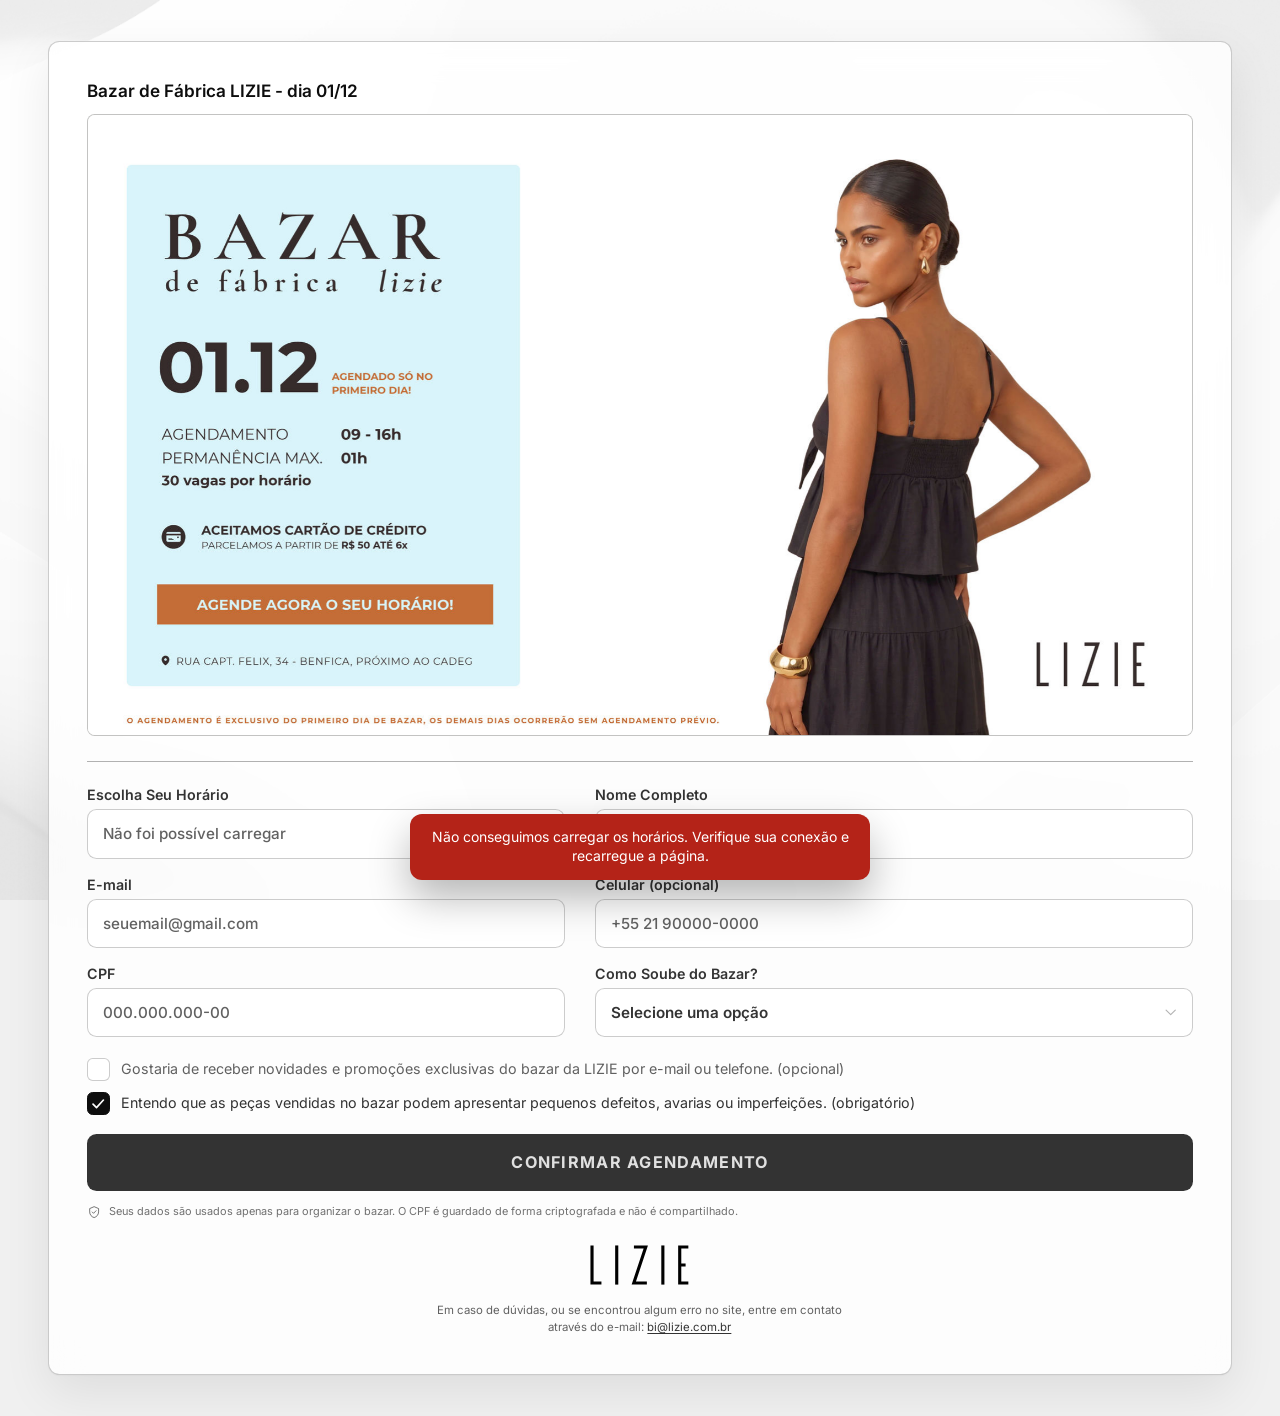
==== commit 78fb0944: "feat: celular opcional no formulario e no painel" ====
--- a/index.html
+++ b/index.html
@@ -19,17 +19,17 @@
   <meta property="og:url" content="https://wagner-aick.github.io/agendamento-bazar-lizie/">
   <meta property="og:title" content="Bazar de Fábrica Lizie — Agendamento dia 01/12">
   <meta property="og:description" content="Agende o seu horário: dia 01/12, das 09h às 16h, 30 vagas por horário. Rua Capt. Felix, 34 — Benfica, Rio de Janeiro.">
-  <meta property="og:image" content="https://wagner-aick.github.io/agendamento-bazar-lizie/assets/img/hero.jpg">
-  <meta property="og:image:secure_url" content="https://wagner-aick.github.io/agendamento-bazar-lizie/assets/img/hero.jpg">
+  <meta property="og:image" content="https://wagner-aick.github.io/agendamento-bazar-lizie/assets/img/og-bazar.jpg">
+  <meta property="og:image:secure_url" content="https://wagner-aick.github.io/agendamento-bazar-lizie/assets/img/og-bazar.jpg">
   <meta property="og:image:type" content="image/jpeg">
-  <meta property="og:image:width" content="2000">
-  <meta property="og:image:height" content="1126">
+  <meta property="og:image:width" content="1200">
+  <meta property="og:image:height" content="630">
   <meta property="og:image:alt" content="Arte do Bazar de Fábrica Lizie: dia 01.12, agendamento das 09h às 16h, 30 vagas por horário.">
 
   <meta name="twitter:card" content="summary_large_image">
   <meta name="twitter:title" content="Bazar de Fábrica Lizie — Agendamento dia 01/12">
   <meta name="twitter:description" content="Agende o seu horário: dia 01/12, das 09h às 16h, 30 vagas por horário. Benfica, Rio de Janeiro.">
-  <meta name="twitter:image" content="https://wagner-aick.github.io/agendamento-bazar-lizie/assets/img/hero.jpg">
+  <meta name="twitter:image" content="https://wagner-aick.github.io/agendamento-bazar-lizie/assets/img/og-bazar.jpg">
   <meta name="twitter:image:alt" content="Arte do Bazar de Fábrica Lizie: dia 01.12, agendamento das 09h às 16h.">
 
   <script type="application/ld+json">
@@ -75,8 +75,8 @@
   <link rel="icon" href="assets/img/favicon.svg?v=4" type="image/svg+xml">
   <link rel="preload" href="assets/fonts/inter.woff2" as="font" type="font/woff2" crossorigin>
   <link rel="preload" href="assets/fonts/montagu-slab.woff2" as="font" type="font/woff2" crossorigin>
-  <link rel="stylesheet" href="assets/css/styles.css?v=15">
-  <script src="assets/js/app.js?v=7" defer></script>
+  <link rel="stylesheet" href="assets/css/styles.css?v=16">
+  <script src="assets/js/app.js?v=11" defer></script>
 </head>
 <body>
   <div class="fundo" aria-hidden="true">
@@ -141,7 +141,8 @@
         </svg>
       </div>
       <h2 id="titulo-encerrado">Agendamento encerrado</h2>
-      <p>As inscrições para este bazar foram encerradas.</p>
+      <p id="texto-encerrado">As inscrições para este bazar foram encerradas.</p>
+      <p class="encerrado__contagem" id="contagem" hidden aria-hidden="true"></p>
     </section>
 
     <!-- ============================= FORMULÁRIO ============================= -->
@@ -188,7 +189,7 @@
 
         <!-- Celular -->
         <div class="campo" data-campo="celular">
-          <label class="campo__rotulo" for="celular">Celular</label>
+          <label class="campo__rotulo" for="celular">Celular (opcional)</label>
           <div class="campo__controle">
             <input id="celular" name="celular" type="tel" inputmode="numeric" autocomplete="tel-national"
                    placeholder="+55 21 90000-0000" maxlength="19" aria-describedby="erro-celular">
--- a/assets/css/styles.css
+++ b/assets/css/styles.css
@@ -334,6 +334,17 @@
   margin: 8px 0 0;
   font-size: 14px;
   color: var(--texto-suave);
+}
+
+.encerrado__contagem {
+  margin-top: 14px !important;
+  padding: 7px 14px;
+  border-radius: 999px;
+  background: rgba(0, 0, 0, 0.045);
+  font-variant-numeric: tabular-nums;
+  font-weight: 600;
+  letter-spacing: 0.01em;
+  color: var(--texto-medio) !important;
 }
 
 /* ------------------------------------------------------------- formulário */
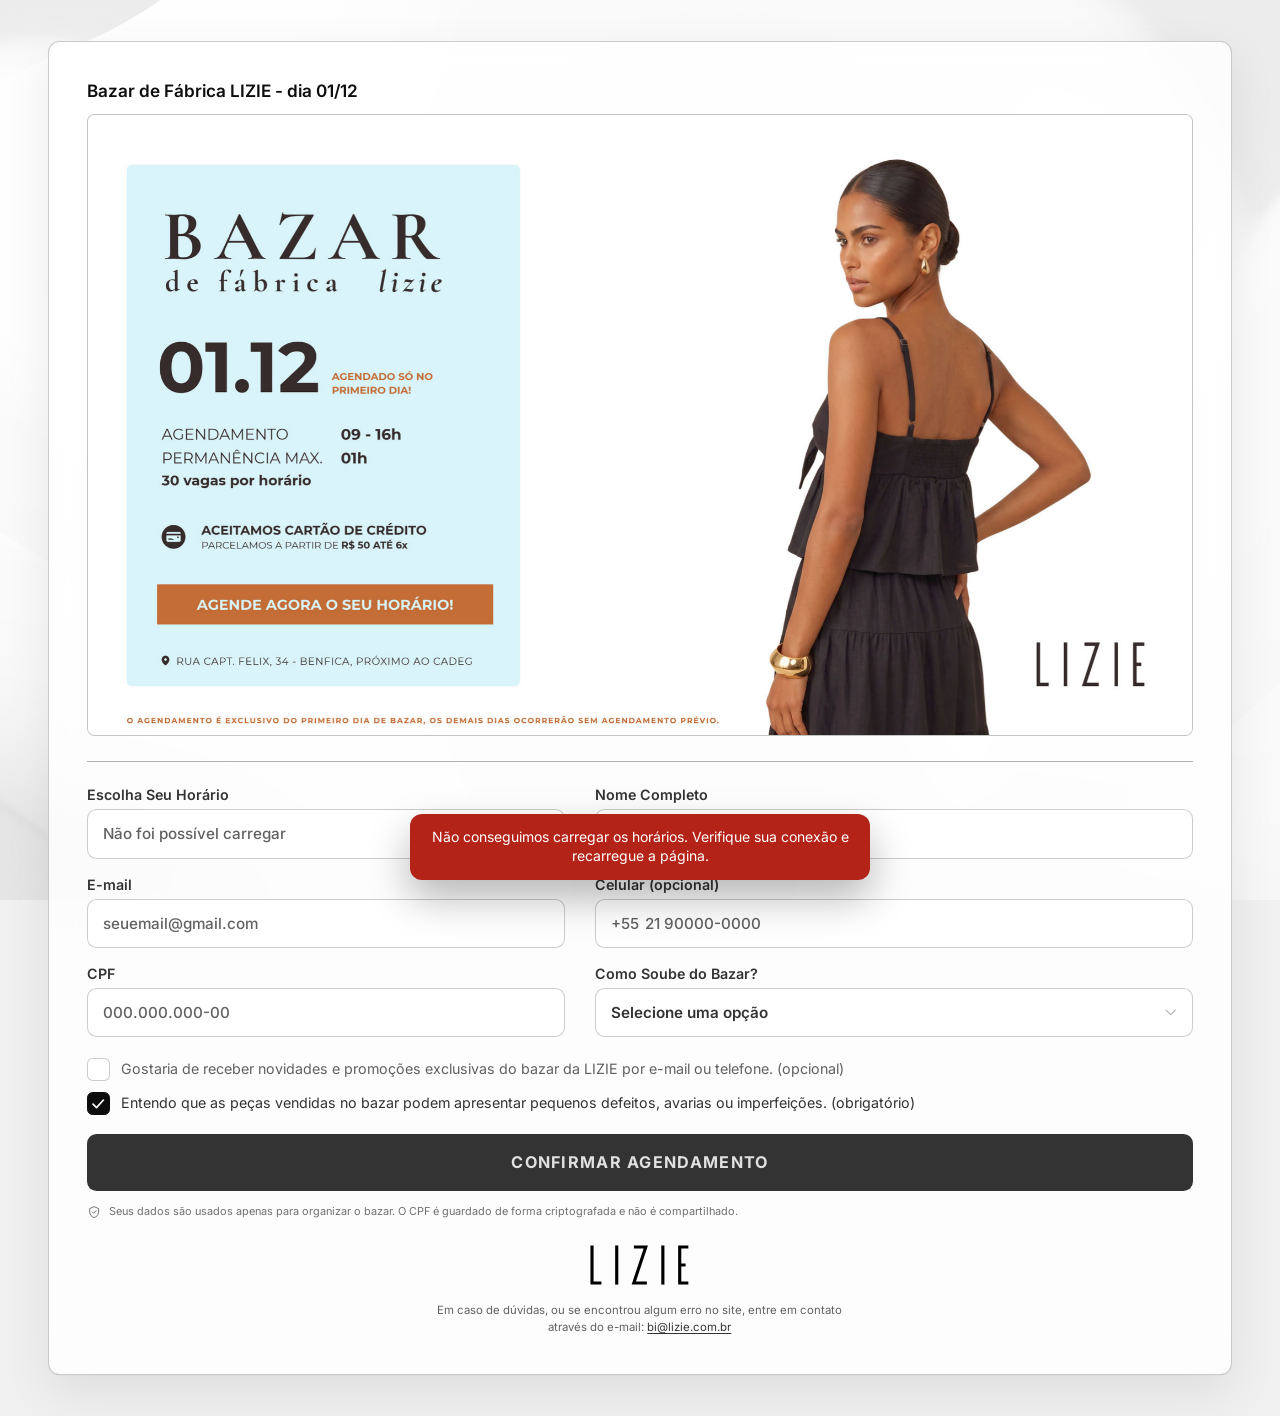
==== commit 960dbf12: "fix: mascara do celular preserva o cursor e nao duplica o +55" ====
--- a/index.html
+++ b/index.html
@@ -75,8 +75,8 @@
   <link rel="icon" href="assets/img/favicon.svg?v=4" type="image/svg+xml">
   <link rel="preload" href="assets/fonts/inter.woff2" as="font" type="font/woff2" crossorigin>
   <link rel="preload" href="assets/fonts/montagu-slab.woff2" as="font" type="font/woff2" crossorigin>
-  <link rel="stylesheet" href="assets/css/styles.css?v=16">
-  <script src="assets/js/app.js?v=11" defer></script>
+  <link rel="stylesheet" href="assets/css/styles.css?v=17">
+  <script src="assets/js/app.js?v=12" defer></script>
 </head>
 <body>
   <div class="fundo" aria-hidden="true">
@@ -191,8 +191,9 @@
         <div class="campo" data-campo="celular">
           <label class="campo__rotulo" for="celular">Celular (opcional)</label>
           <div class="campo__controle">
+            <span class="campo__prefixo" aria-hidden="true">+55</span>
             <input id="celular" name="celular" type="tel" inputmode="numeric" autocomplete="tel-national"
-                   placeholder="+55 21 90000-0000" maxlength="19" aria-describedby="erro-celular">
+                   placeholder="21 90000-0000" maxlength="20" aria-describedby="erro-celular">
           </div>
           <p class="campo__erro" id="erro-celular" role="alert" hidden></p>
         </div>
--- a/assets/css/styles.css
+++ b/assets/css/styles.css
@@ -412,6 +412,16 @@
 .campo__controle input::placeholder {
   color: var(--texto-suave);
   opacity: 1;
+}
+
+.campo__prefixo {
+  flex: 0 0 auto;
+  margin-right: 6px;
+  font-size: 16px;
+  font-weight: 500;
+  color: var(--texto-suave);
+  user-select: none;
+  pointer-events: none;
 }
 
 /* O preenchimento automático do Chrome pinta só o <input>, deixando uma faixa
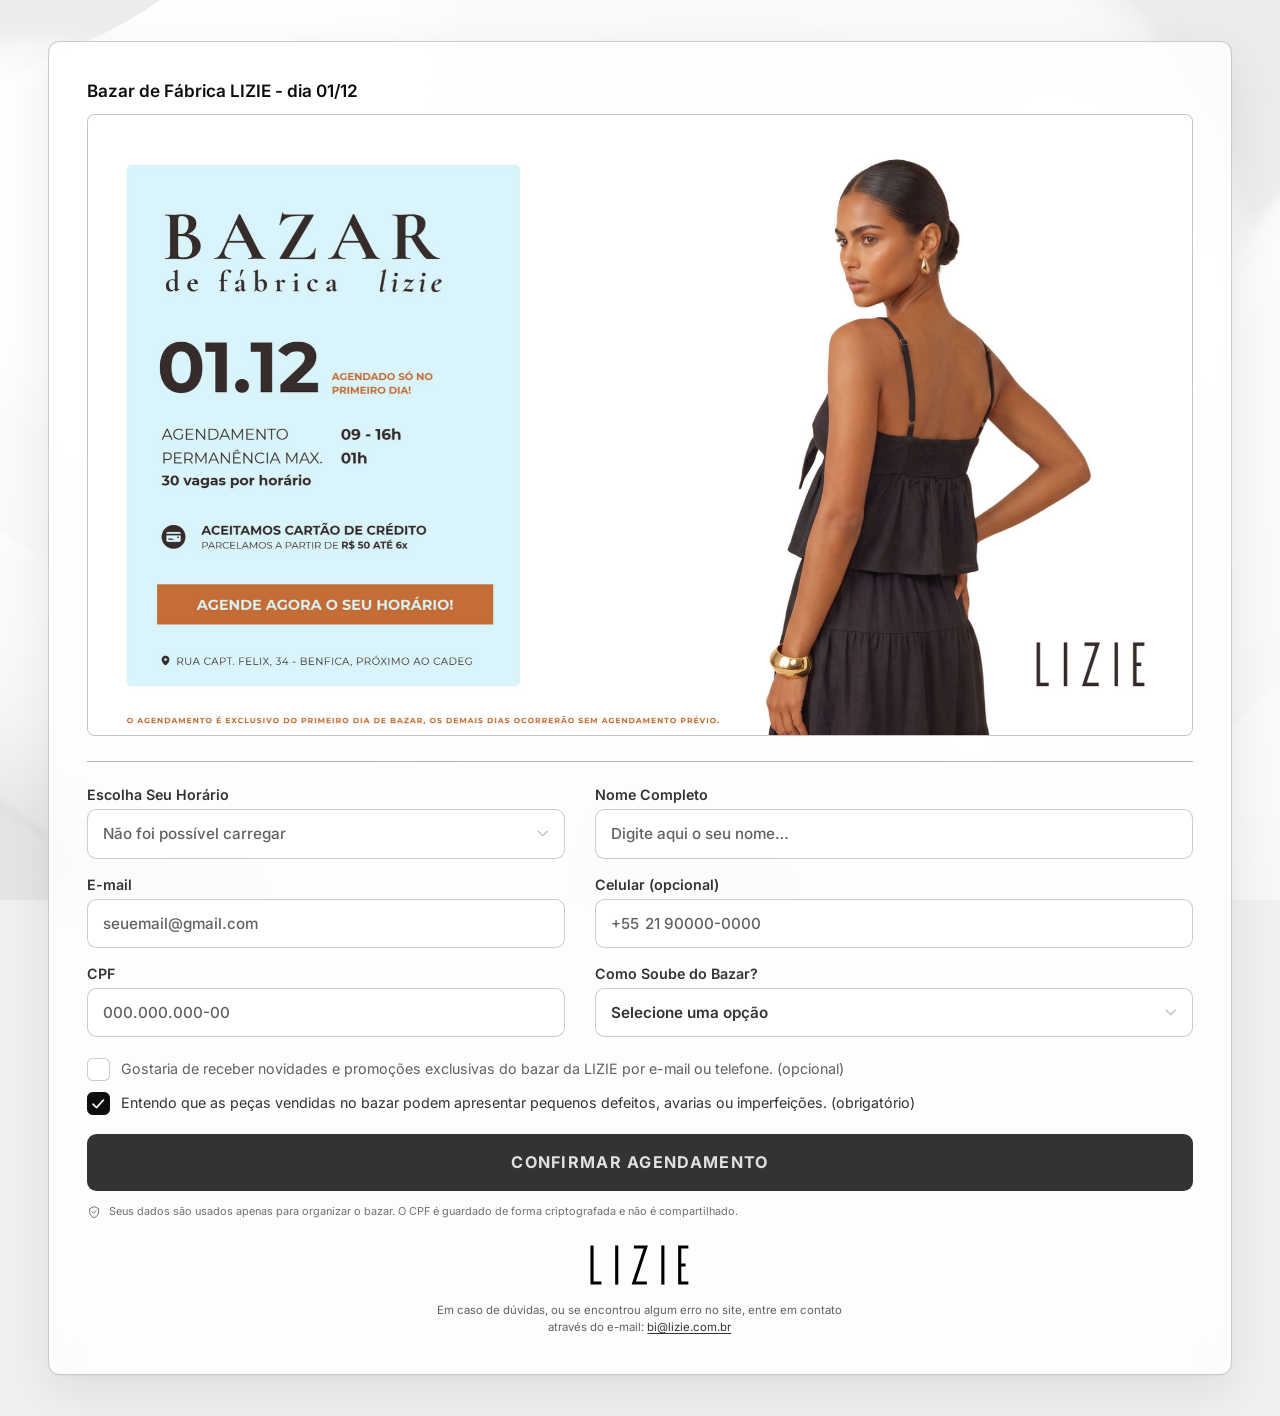
==== commit 439eb5b7: "fix: reiniciar rola para o formulario e evita rajada na abertura" ====
--- a/index.html
+++ b/index.html
@@ -75,8 +75,8 @@
   <link rel="icon" href="assets/img/favicon.svg?v=4" type="image/svg+xml">
   <link rel="preload" href="assets/fonts/inter.woff2" as="font" type="font/woff2" crossorigin>
   <link rel="preload" href="assets/fonts/montagu-slab.woff2" as="font" type="font/woff2" crossorigin>
-  <link rel="stylesheet" href="assets/css/styles.css?v=17">
-  <script src="assets/js/app.js?v=12" defer></script>
+  <link rel="stylesheet" href="assets/css/styles.css?v=18">
+  <script src="assets/js/app.js?v=13" defer></script>
 </head>
 <body>
   <div class="fundo" aria-hidden="true">
--- a/assets/css/styles.css
+++ b/assets/css/styles.css
@@ -350,6 +350,7 @@
 /* ------------------------------------------------------------- formulário */
 .formulario {
   display: block;
+  scroll-margin-top: 24px;
 }
 
 .grade {
